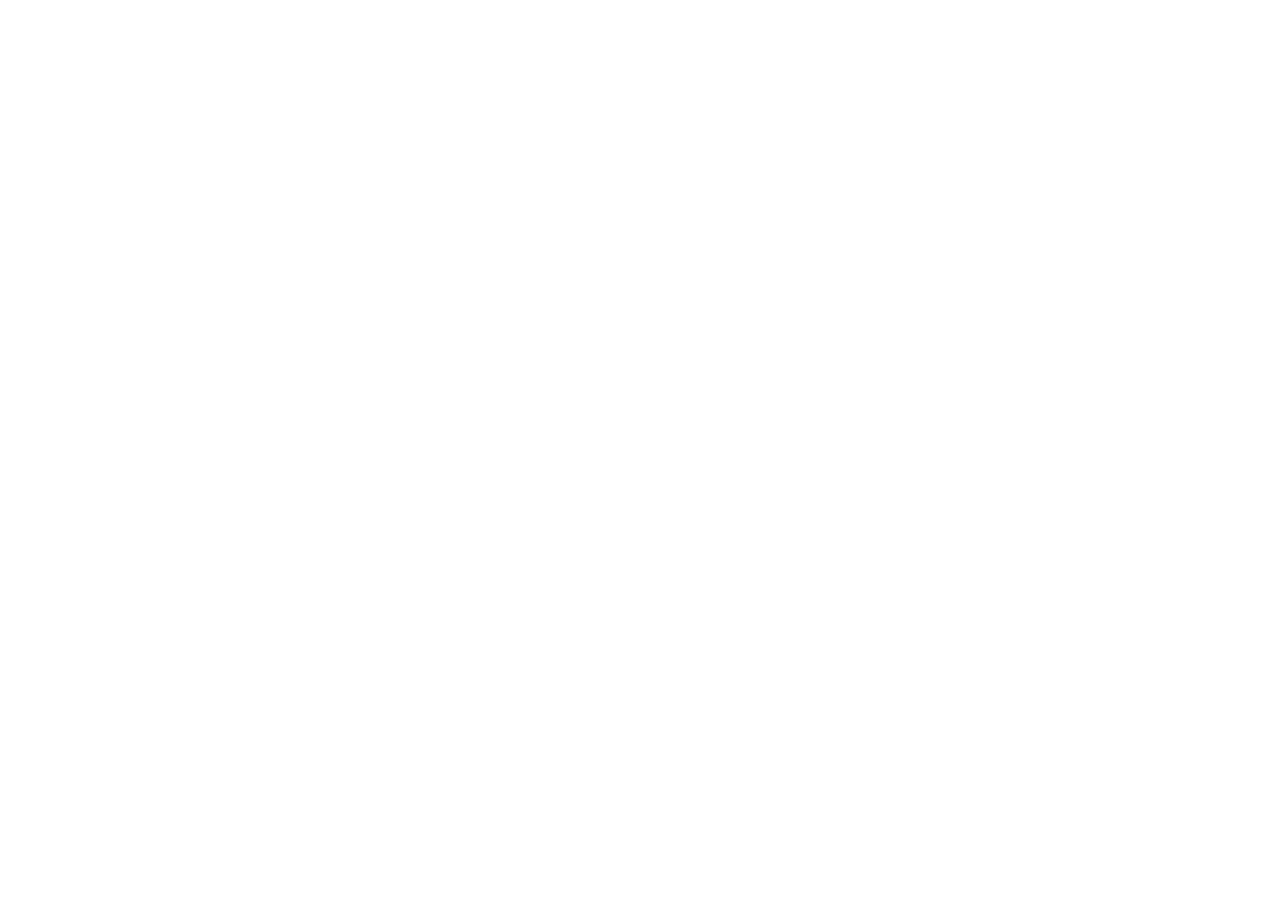
==== page/corridor.html @ 6af5172d "<fix>(queen): add css" ====
<!DOCTYPE html>
<html lang="en">
<head>
  <meta charset="UTF-8">
  <meta name="viewport" content="width=device-width, initial-scale=1.0">
  <meta http-equiv="X-UA-Compatible" content="ie=edge">
  <link rel="stylesheet" href="../style/page.css" />
  <title>女王</title>
</head>
<body>
  <div class="corridor-container">

  </div>
</body>
</html>
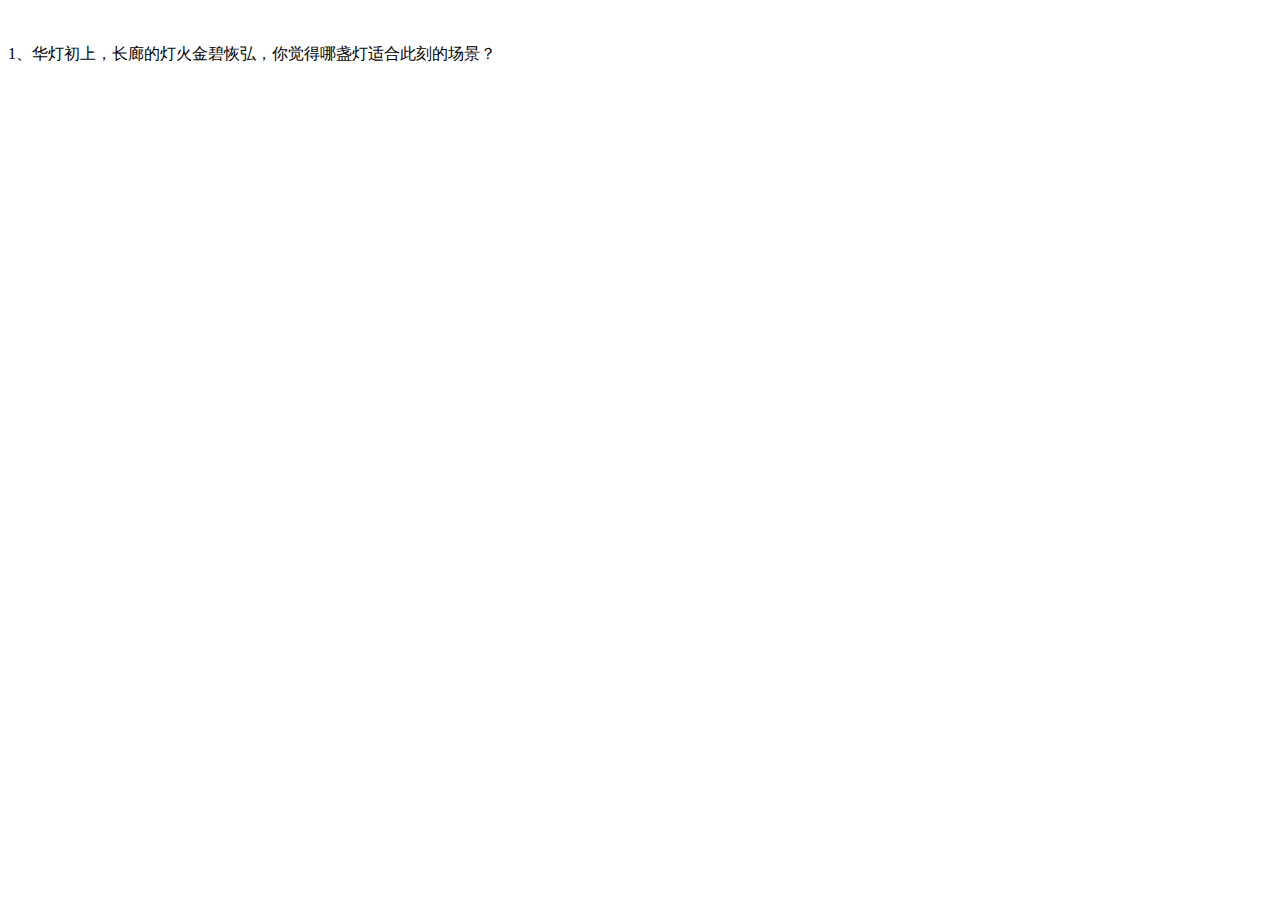
==== commit 5df564f9: "<feact>(queen): 场景4完成" ====
--- a/page/corridor.html
+++ b/page/corridor.html
@@ -9,7 +9,69 @@
 </head>
 <body>
   <div class="corridor-container">
+    <div class="mark">
 
+    </div>
+    <div class="corridor-content">
+      <!-- 灯炳 -->
+      <img class="light-header" src="../images/page3/02-灯柄.png" alt="">
+      <div style="position: relative;">
+        <img id="light0" class="light" src="../images/page3/02-默认灯光.png" alt="">
+        <img id="light1" class="big-light1" src="../images/page3/02-三盏大灯-2.png" alt="">
+        <img id="light2" class="big-light2" src="../images/page3/02-三盏大灯-3.png" alt="">
+        <img id="light3" class="big-light3" src="../images/page3/02-三盏大灯-1.png" alt="">
+        <img id="sanjiao" class="light-sanjiao" src="../images/page3/02-指示三角.png" alt="">
+      </div>
+      <div class="tip">
+        1、华灯初上，长廊的灯火金碧恢弘，你觉得哪盏灯适合此刻的场景？
+      </div>
+      <div class="light-change-container">
+        <div class="light-change">
+            <img onclick='openLight(1)' src="../images/page3/02-三盏小灯-1.png" alt="">
+            <img onclick='openLight(2)' src="../images/page3/02-三盏小灯-2.png" alt="">
+            <img onclick='openLight(3)' src="../images/page3/02-三盏小灯-3.png" alt="">
+          </div>
+      </div>
+      <img id="ok" class="ok-btn" src="../images/page3/02-确定按钮.png" alt="">
+    </div>
   </div>
+  
 </body>
-</html>+</html>
+
+<script>
+
+  var num = 0
+  var defalutLight = document.getElementById('light0')
+  var sanjiao = document.getElementById('sanjiao')
+  var ok = document.getElementById('ok')
+  defalutLight.addEventListener('click', function() {
+    num = 1
+    sanjiao.style.display = 'none'
+    openLight(num)
+  })
+
+  ok.addEventListener('click', function() {
+    window.location.href ='./fullShot.html'
+  })
+
+
+  function closeAll() {
+    var all = [0,1,2,3]
+    all.forEach(function(num) {
+      var light = document.getElementById('light' + num)
+      light.style.display = 'none'
+    })
+  }
+
+  function openLight(num) {
+    closeAll()
+    var light = document.getElementById('light' + num)
+    light.style.display = 'block'
+  }
+
+
+
+
+
+</script>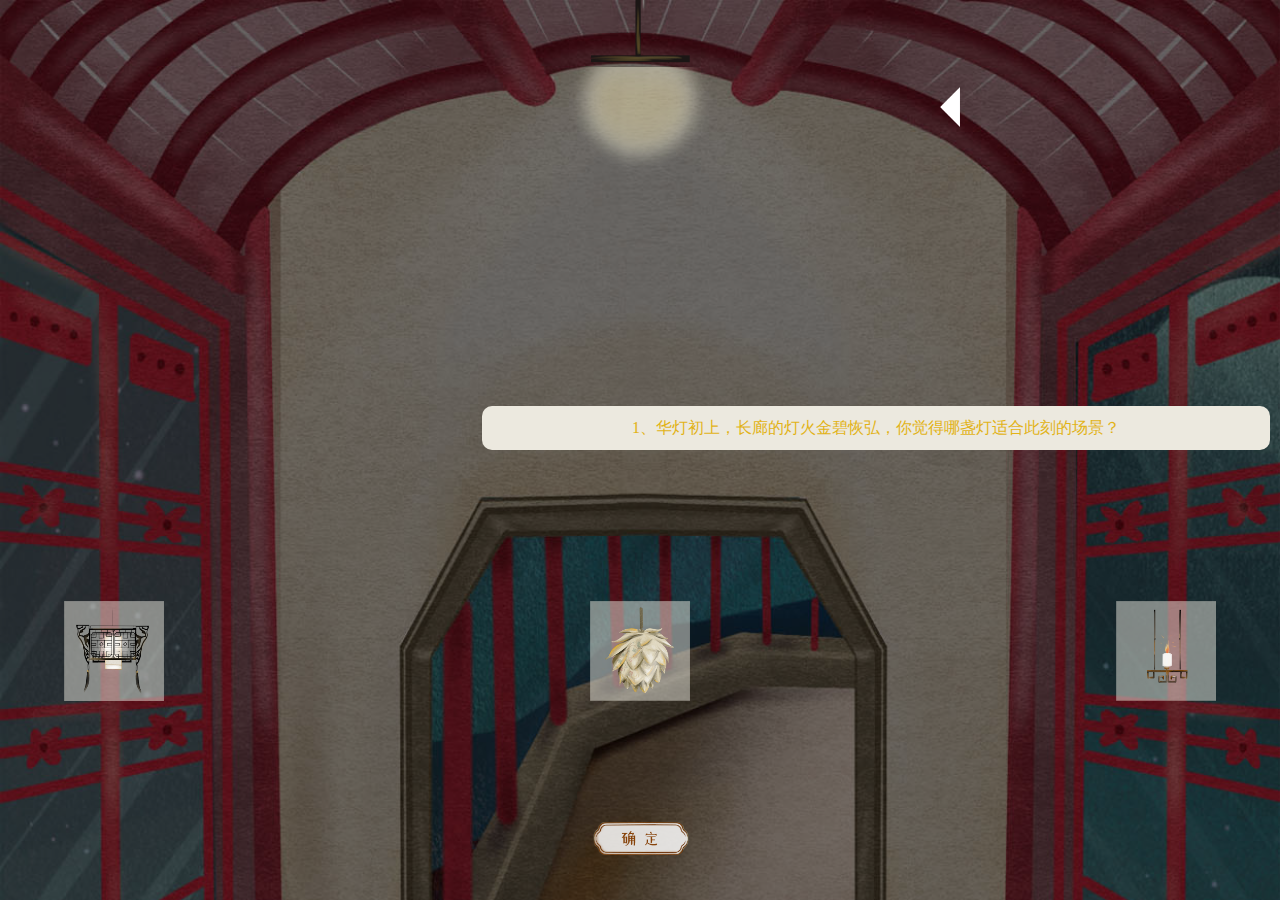
==== commit 65ee47e5: "今天完成提交" ====
--- a/page/corridor.html
+++ b/page/corridor.html
@@ -45,6 +45,7 @@
   var defalutLight = document.getElementById('light0')
   var sanjiao = document.getElementById('sanjiao')
   var ok = document.getElementById('ok')
+  var toNextPage = false
   defalutLight.addEventListener('click', function() {
     num = 1
     sanjiao.style.display = 'none'
@@ -52,7 +53,12 @@
   })
 
   ok.addEventListener('click', function() {
-    window.location.href ='./fullShot.html'
+	  if(toNextPage == false){
+		  console.log('请选择')
+	  }else {
+		  window.location.href ='./fullShot.html'
+
+	  }
   })
 
 
@@ -65,6 +71,7 @@
   }
 
   function openLight(num) {
+	  toNextPage = true
     closeAll()
     var light = document.getElementById('light' + num)
     light.style.display = 'block'
--- a/style/page.css
+++ b/style/page.css
@@ -0,0 +1,107 @@
+* {
+	margin: 0;
+	padding: 0
+}
+
+body, html, .corridor-container{
+	width: 100%;
+	height: 100%;
+	position: relative;
+	background-image: url("../images/page3/02-背景图.jpg");
+	background-size: cover;
+	text-align: center
+}
+
+.mark {
+	position: absolute;
+	top: 0;
+	left: 0;
+	width: 100%;
+	height: 100%;
+	background-color: rgba(0,0,0,0.5);
+}
+
+.light-header {
+	width: 100px;
+}
+
+.corridor-content {
+	position: relative;
+	height: 100%
+}
+
+.light {
+	width: 150px;
+}
+
+.big-light1 {
+	width: 100%;
+	position: relative;top: -7px;
+	display: none
+}
+
+.big-light2 {
+	width: 100%;
+	position: relative;top: -17px;
+	display: none
+
+}
+
+.big-light3 {
+	width: 100%;
+	position: relative;top: -57px;left: -2%;
+	display: none
+}
+
+.light-sanjiao {
+	position: absolute;
+	right: 25%;
+	top: 20px;
+	width: 20px;
+}
+
+.tip {
+	position: absolute;
+	right: 10px;
+	bottom: 50%;
+	color: rgb(226, 179, 23);
+	width: 60%;
+	padding: 10px;
+	border-radius: 10px;
+	background-color:#ece9df;
+	line-height: 1.5;
+}
+#click-area {
+	display: none;
+	position: absolute;
+	right: 20%;
+	bottom: 44%;
+	width: 50%;
+	height: 10%;
+	background-color: red;
+
+}
+.light-change {
+	display: flex;
+	flex-wrap: nowrap;
+	justify-content: space-between;
+	padding: 5%;
+}
+
+.light-change-container {
+	position: absolute;
+	width: 100%;
+	bottom: 15%
+}
+
+.light-change > img {
+	width: 100px;
+	height: 100px;
+}
+
+.ok-btn {
+	width: 100px;
+	position: absolute;
+	bottom: 5%;
+	margin-left: -50px
+}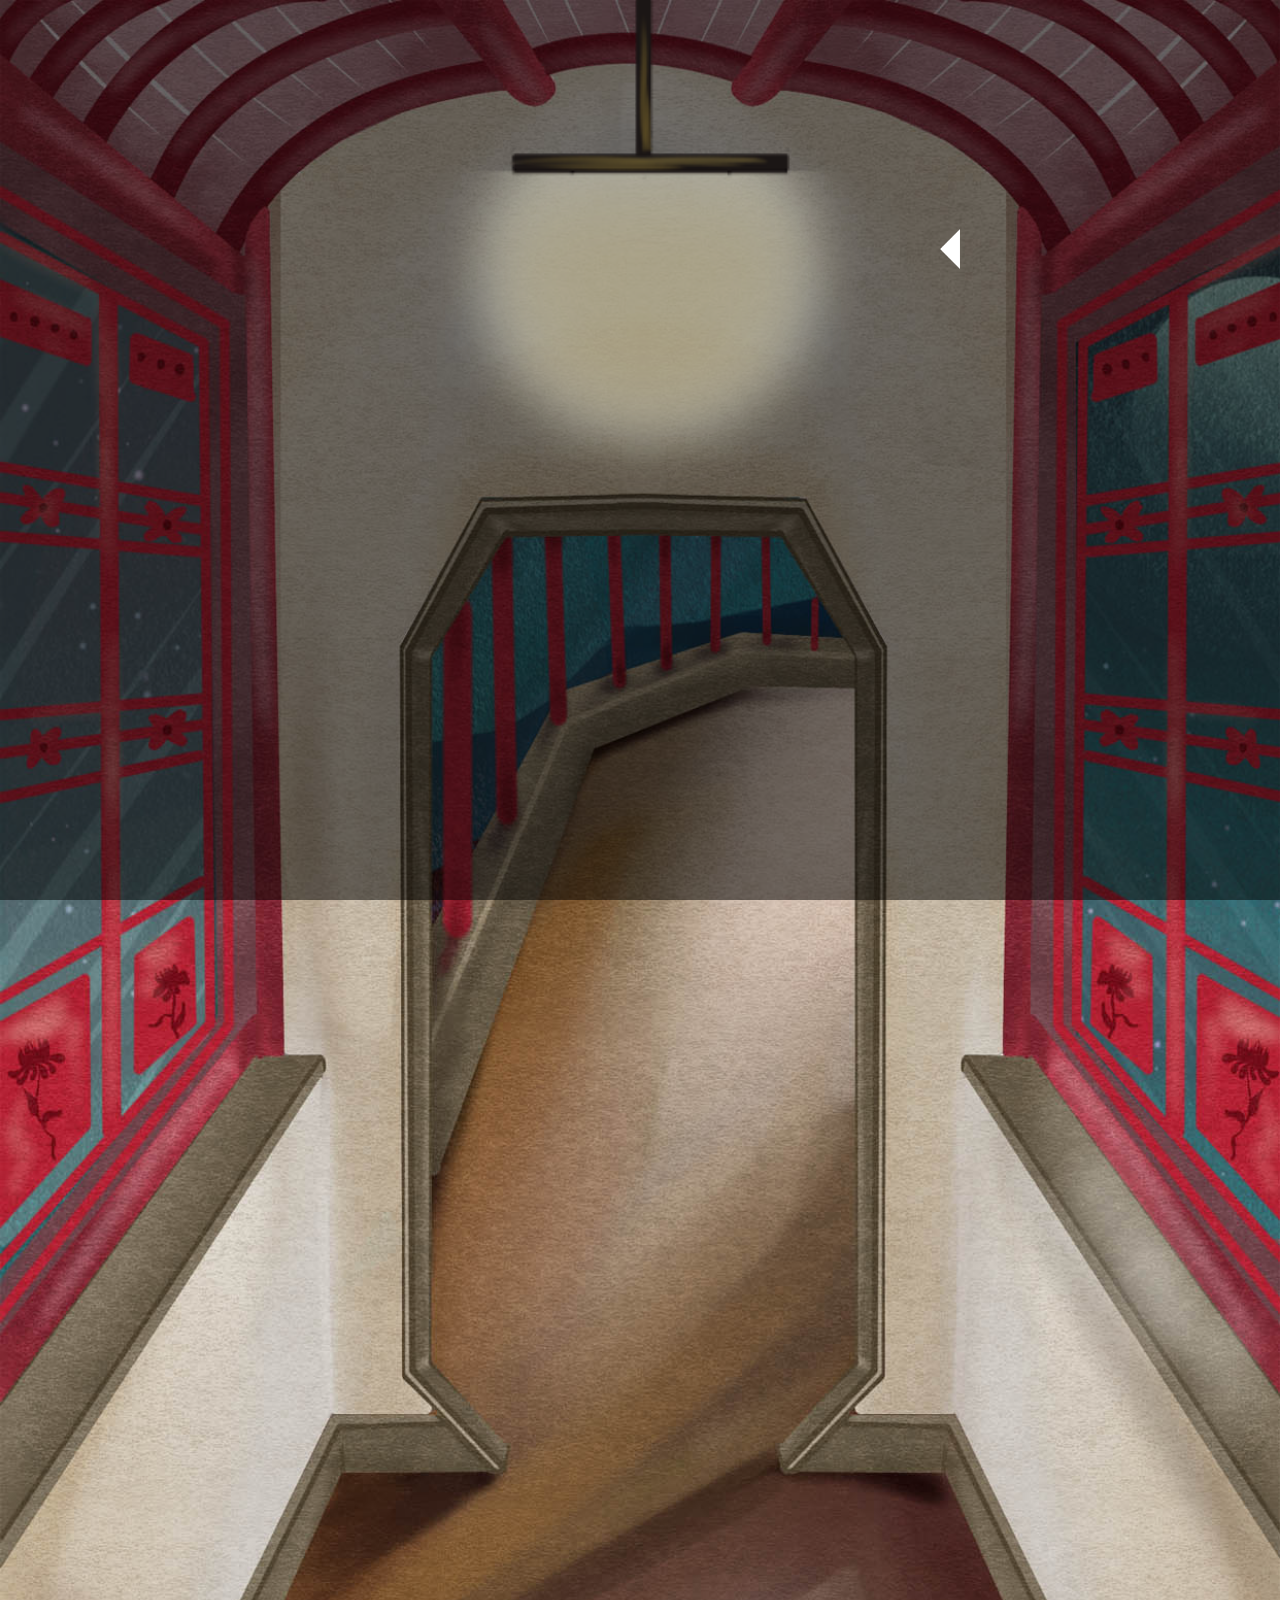
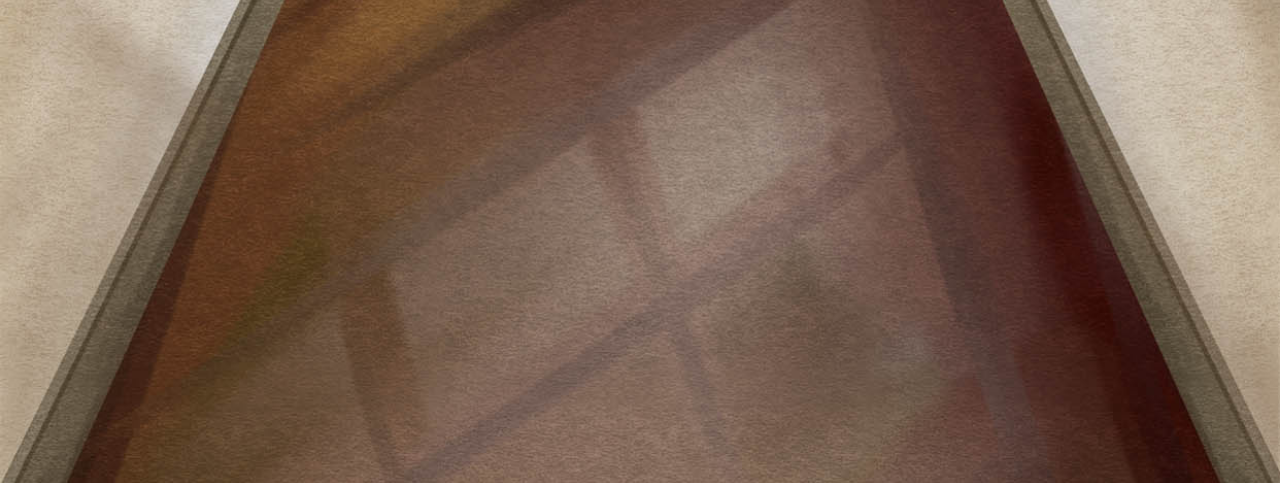
==== commit 1cdf5713: "优化效果" ====
--- a/page/corridor.html
+++ b/page/corridor.html
@@ -6,6 +6,34 @@
   <meta http-equiv="X-UA-Compatible" content="ie=edge">
   <link rel="stylesheet" href="../style/page.css" />
   <title>女王</title>
+  <style type="text/css">
+  	.new-light {
+		width: 100%;
+		height: 100%;
+	}
+	#click-box {
+		width: 30%;
+		height: 20%;
+		position: absolute;
+		top: 3%;
+		left: 35%;
+		z-index: 10;
+	}
+	.tip,.light-change-container,#ok {
+		display: none;
+	}
+	@keyframes rightArrow{
+		0%{transform: translateX(-100%)}
+		100%{transform: translateX(0%);}
+	}
+	@keyframes rightArrow2{
+		0%{transform: translateX(0%)}
+		100%{transform: translateX(100%);}
+	}
+	.light-sanjiao {
+		animation: rightArrow 1s infinite ;
+	}
+  </style>
 </head>
 <body>
   <div class="corridor-container">
@@ -14,12 +42,12 @@
     </div>
     <div class="corridor-content">
       <!-- 灯炳 -->
-      <img class="light-header" src="../images/page3/02-灯柄.png" alt="">
       <div style="position: relative;">
-        <img id="light0" class="light" src="../images/page3/02-默认灯光.png" alt="">
-        <img id="light1" class="big-light1" src="../images/page3/02-三盏大灯-2.png" alt="">
-        <img id="light2" class="big-light2" src="../images/page3/02-三盏大灯-3.png" alt="">
-        <img id="light3" class="big-light3" src="../images/page3/02-三盏大灯-1.png" alt="">
+		  <div id="click-box"></div>
+        <img id="light0" class="light new-light" src="../images/page3/01-默认灯.png" alt="">
+        <img id="light1" class="big-light1 new-light" src="../images/page3/01-1灯.png" alt="">
+		<img id="light2" class="big-light1 new-light" src="../images/page3/01-3灯.png" alt="">
+		<img id="light3" class="big-light1 new-light" src="../images/page3/01-2灯.png" alt="">
         <img id="sanjiao" class="light-sanjiao" src="../images/page3/02-指示三角.png" alt="">
       </div>
       <div class="tip">
@@ -27,9 +55,9 @@
       </div>
       <div class="light-change-container">
         <div class="light-change">
-            <img onclick='openLight(1)' src="../images/page3/02-三盏小灯-1.png" alt="">
-            <img onclick='openLight(2)' src="../images/page3/02-三盏小灯-2.png" alt="">
-            <img onclick='openLight(3)' src="../images/page3/02-三盏小灯-3.png" alt="">
+            <img class="chose-box" onclick='openLight(1)' src="../images/page3/02-三盏小灯-1.png" alt="">
+            <img class="chose-box" onclick='openLight(2)' src="../images/page3/02-三盏小灯-2.png" alt="">
+            <img class="chose-box" onclick='openLight(3)' src="../images/page3/02-三盏小灯-3.png" alt="">
           </div>
       </div>
       <img id="ok" class="ok-btn" src="../images/page3/02-确定按钮.png" alt="">
@@ -38,7 +66,7 @@
   
 </body>
 </html>
-
+<script src="../style/jquery-2.2.3.min.js" type="text/javascript" charset="utf-8"></script>
 <script>
 
   var num = 0
@@ -67,16 +95,24 @@
     all.forEach(function(num) {
       var light = document.getElementById('light' + num)
       light.style.display = 'none'
+	  light.style.border = 'none'
+	  $('.chose-box').css('border','none')
     })
   }
 
   function openLight(num) {
-	  toNextPage = true
+	toNextPage = true
+	$('.tip').hide()
     closeAll()
-    var light = document.getElementById('light' + num)
-    light.style.display = 'block'
+    $($('.new-light')[num]).show()
+	$($('.chose-box')[num-1]).css('border','solid 2px #4eebfa')
   }
-
+$('#click-box').on('click',function(){
+	$('.tip').fadeIn()
+	$('.light-change-container').fadeIn()
+	$('#ok').fadeIn()
+	$('.light-sanjiao').hide()
+})
 
 
 
--- a/style/page.css
+++ b/style/page.css
@@ -2,14 +2,17 @@
 	margin: 0;
 	padding: 0
 }
+html {
+	font-size:100px;
 
+}
 body, html, .corridor-container{
 	width: 100%;
 	height: 100%;
 	position: relative;
 	background-image: url("../images/page3/02-背景图.jpg");
 	background-size: cover;
-	text-align: center
+	text-align: center;
 }
 
 .mark {
@@ -56,7 +59,7 @@
 .light-sanjiao {
 	position: absolute;
 	right: 25%;
-	top: 20px;
+	top: 11%;
 	width: 20px;
 }
 
@@ -64,23 +67,15 @@
 	position: absolute;
 	right: 10px;
 	bottom: 50%;
-	color: rgb(226, 179, 23);
+	color: #864107;
 	width: 60%;
 	padding: 10px;
 	border-radius: 10px;
 	background-color:#ece9df;
 	line-height: 1.5;
+	font-size: 16px;
 }
-#click-area {
-	display: none;
-	position: absolute;
-	right: 20%;
-	bottom: 44%;
-	width: 50%;
-	height: 10%;
-	background-color: red;
 
-}
 .light-change {
 	display: flex;
 	flex-wrap: nowrap;
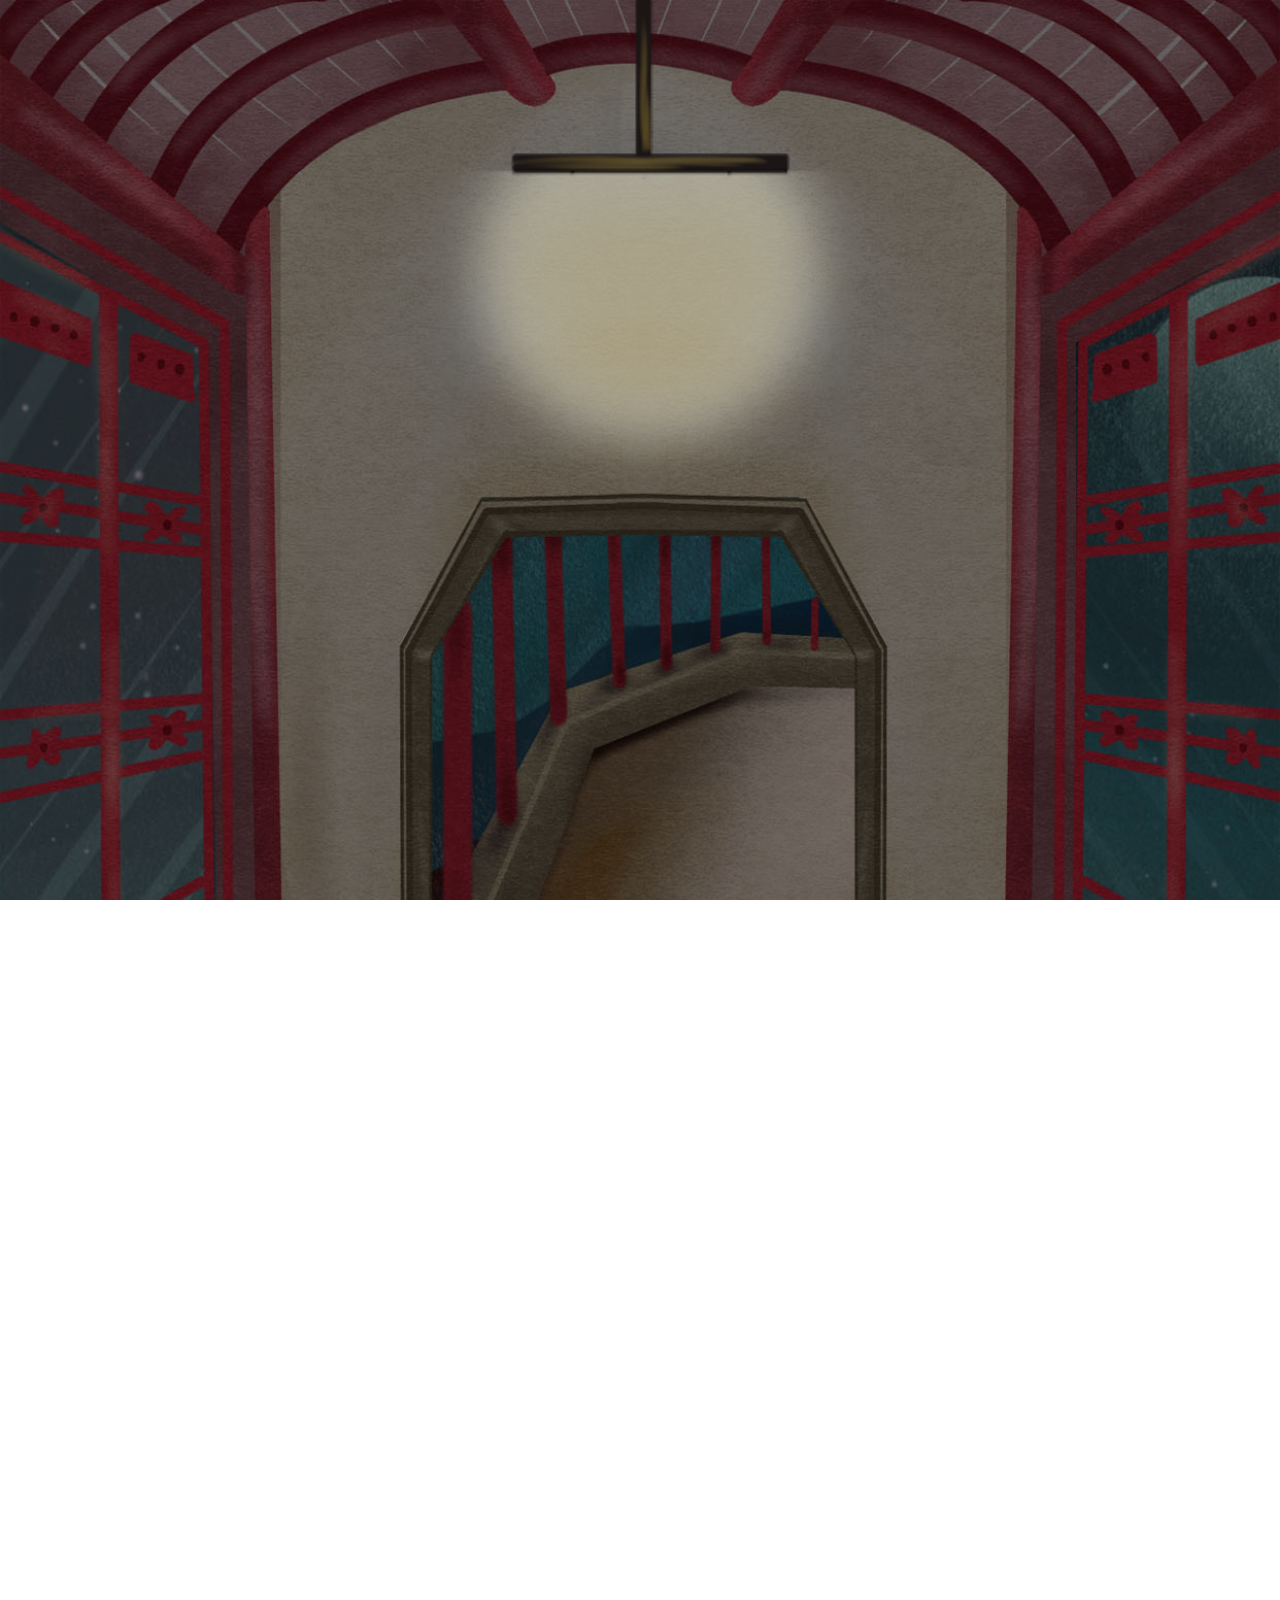
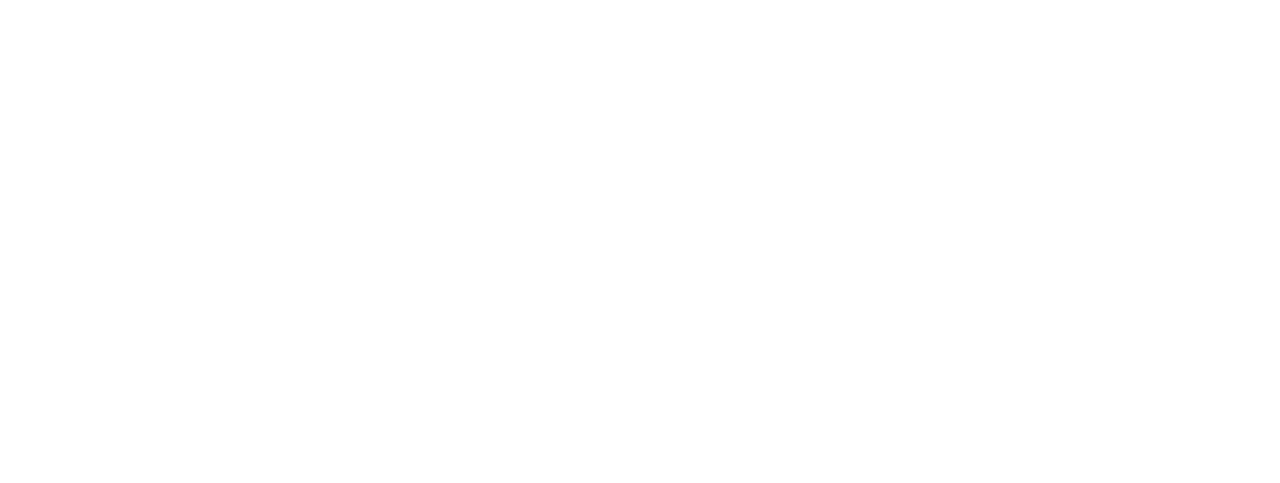
==== commit 2554bca6: "流程优化" ====
--- a/page/corridor.html
+++ b/page/corridor.html
@@ -2,11 +2,15 @@
 <html lang="en">
 <head>
   <meta charset="UTF-8">
-  <meta name="viewport" content="width=device-width, initial-scale=1.0">
-  <meta http-equiv="X-UA-Compatible" content="ie=edge">
+ <meta name="viewport" content="width=device-width,initial-scale=1,minimum-scale=1,maximum-scale=1,user-scalable=no" />
+ <meta http-equiv="X-UA-Compatible" content="ie=edge">
   <link rel="stylesheet" href="../style/page.css" />
   <title>女王</title>
   <style type="text/css">
+	.corridor-container {
+		background: url(../images/page3/02-背景图.jpg) no-repeat;
+		background-size: cover;
+	}
   	.new-light {
 		width: 100%;
 		height: 100%;
@@ -23,19 +27,26 @@
 		display: none;
 	}
 	@keyframes rightArrow{
-		0%{transform: translateX(-100%)}
-		100%{transform: translateX(0%);}
-	}
-	@keyframes rightArrow2{
 		0%{transform: translateX(0%)}
-		100%{transform: translateX(100%);}
+		25%{transform:translateX(50%)}
+		50%{transform:translateX(0%)}
+		75%{transform:translateX(-50%)}
+		100%{transform:translateX(0%)}
+		
 	}
 	.light-sanjiao {
-		animation: rightArrow 1s infinite ;
+		animation: rightArrow 0.8s infinite ease-in-out;
+		display: none;
 	}
   </style>
 </head>
 <body>
+	<audio id="chooseMic" src="../music/选定声.wav" >
+		当前浏览器不支持audio
+	</audio>
+	<audio id="stepMic" src="../music/P4脚步声.mp3" >
+		当前浏览器不支持audio
+	</audio>
   <div class="corridor-container">
     <div class="mark">
 
@@ -68,16 +79,21 @@
 </html>
 <script src="../style/jquery-2.2.3.min.js" type="text/javascript" charset="utf-8"></script>
 <script>
-
+	$(document).ready(function(){
+		stepMic.play()
+	})
   var num = 0
   var defalutLight = document.getElementById('light0')
   var sanjiao = document.getElementById('sanjiao')
   var ok = document.getElementById('ok')
   var toNextPage = false
+  var chooseMic = document.getElementById('chooseMic')
+  var stepMic = document.getElementById('stepMic')
   defalutLight.addEventListener('click', function() {
     num = 1
     sanjiao.style.display = 'none'
     openLight(num)
+	
   })
 
   ok.addEventListener('click', function() {
@@ -101,8 +117,8 @@
   }
 
   function openLight(num) {
+	  chooseMic.play()
 	toNextPage = true
-	$('.tip').hide()
     closeAll()
     $($('.new-light')[num]).show()
 	$($('.chose-box')[num-1]).css('border','solid 2px #4eebfa')
--- a/style/page.css
+++ b/style/page.css
@@ -10,8 +10,8 @@
 	width: 100%;
 	height: 100%;
 	position: relative;
-	background-image: url("../images/page3/02-背景图.jpg");
-	background-size: cover;
+	/* background-image: url("../images/page3/02-背景图.jpg"); */
+	/* background-size: cover; */
 	text-align: center;
 }
 
@@ -65,10 +65,10 @@
 
 .tip {
 	position: absolute;
-	right: 10px;
-	bottom: 50%;
+	right: 0;
+	bottom: 42%;
 	color: #864107;
-	width: 60%;
+	width: 50%;
 	padding: 10px;
 	border-radius: 10px;
 	background-color:#ece9df;
@@ -86,7 +86,7 @@
 .light-change-container {
 	position: absolute;
 	width: 100%;
-	bottom: 15%
+	bottom: 10%
 }
 
 .light-change > img {
@@ -97,6 +97,6 @@
 .ok-btn {
 	width: 100px;
 	position: absolute;
-	bottom: 5%;
+	bottom: 4%;
 	margin-left: -50px
 }